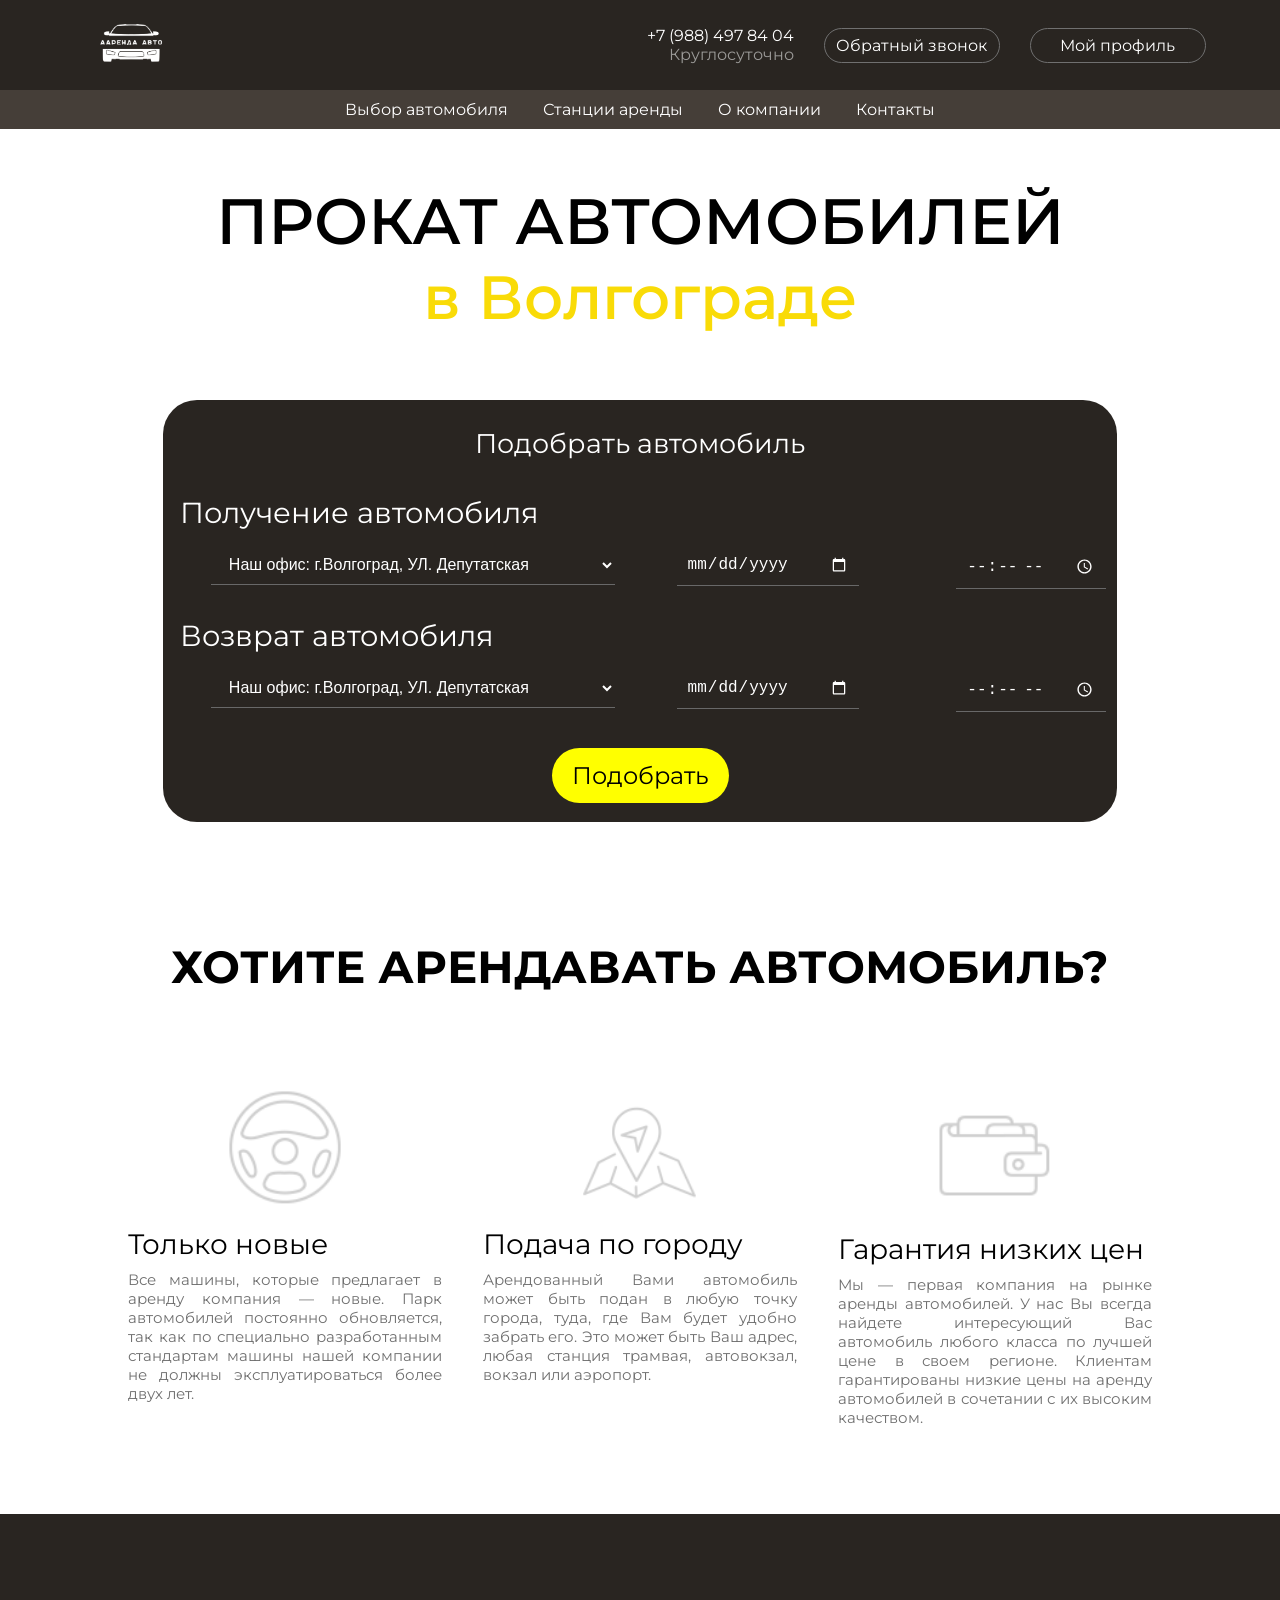
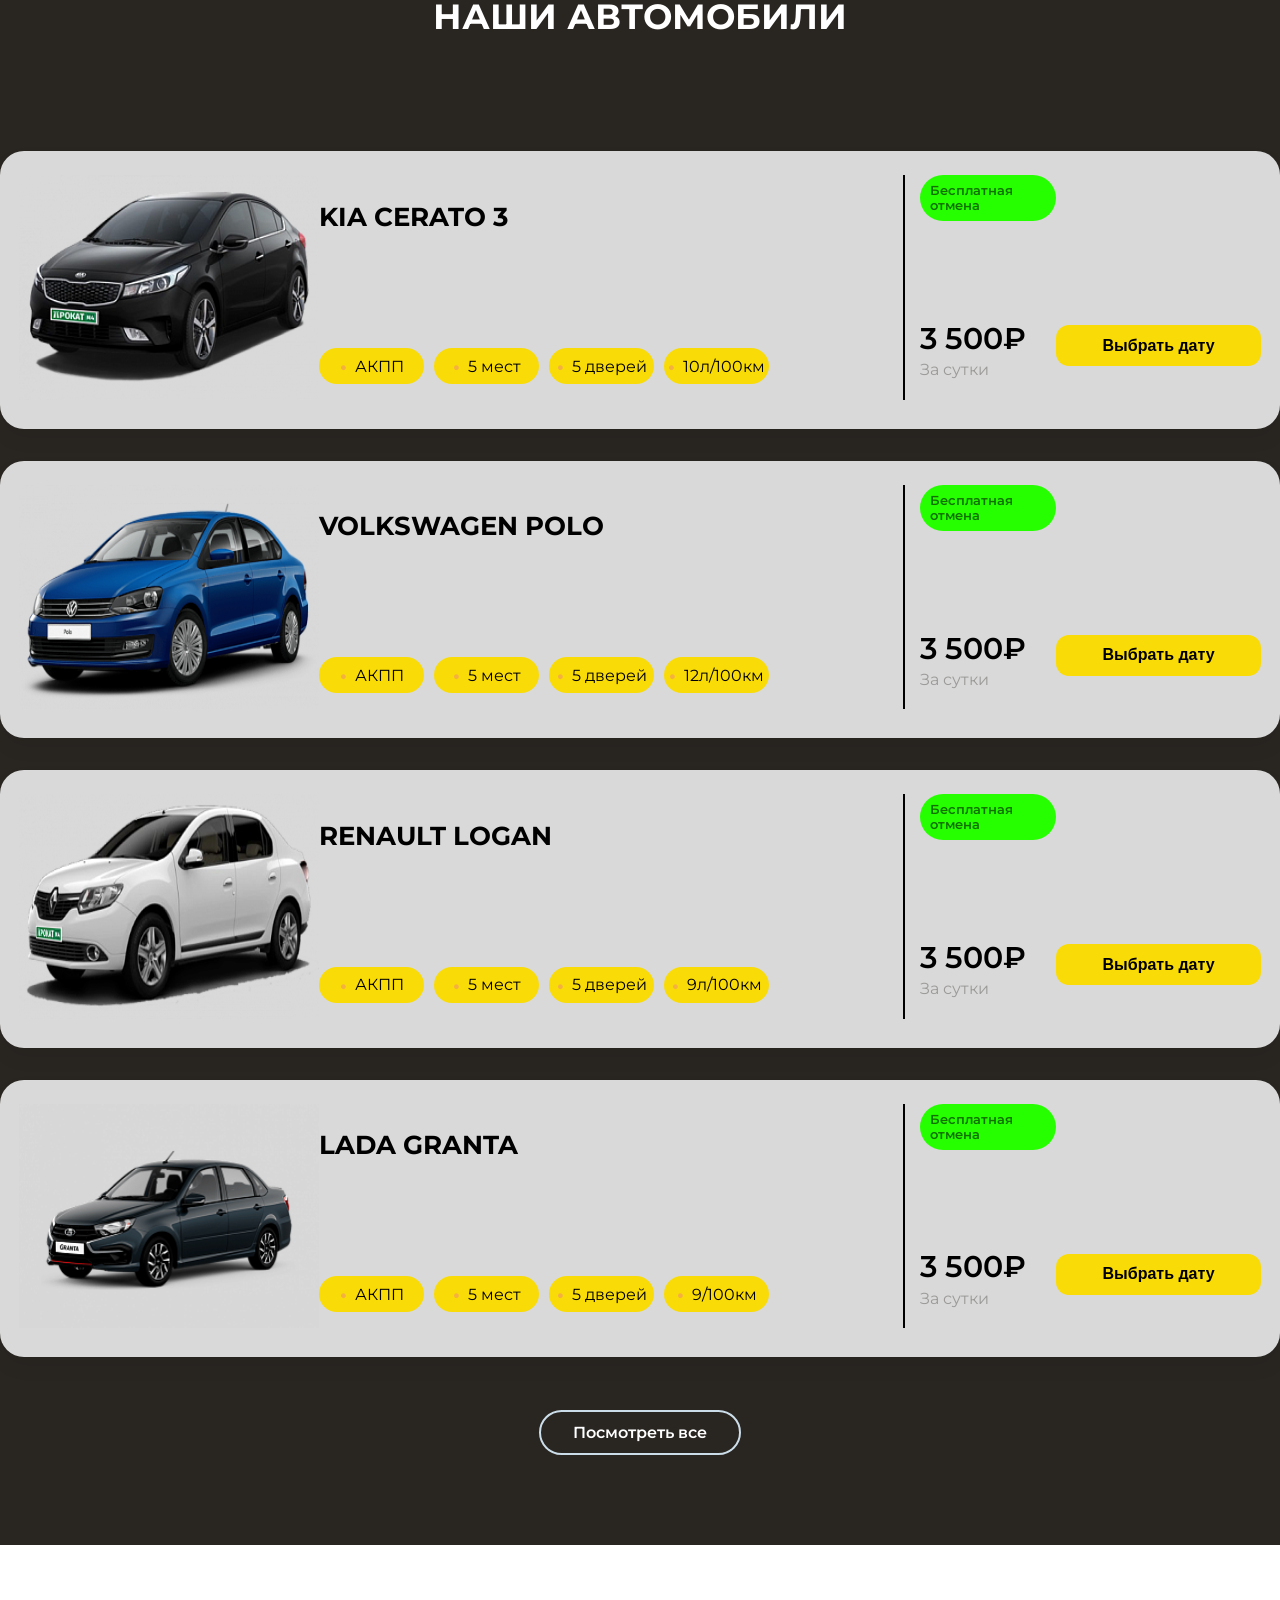
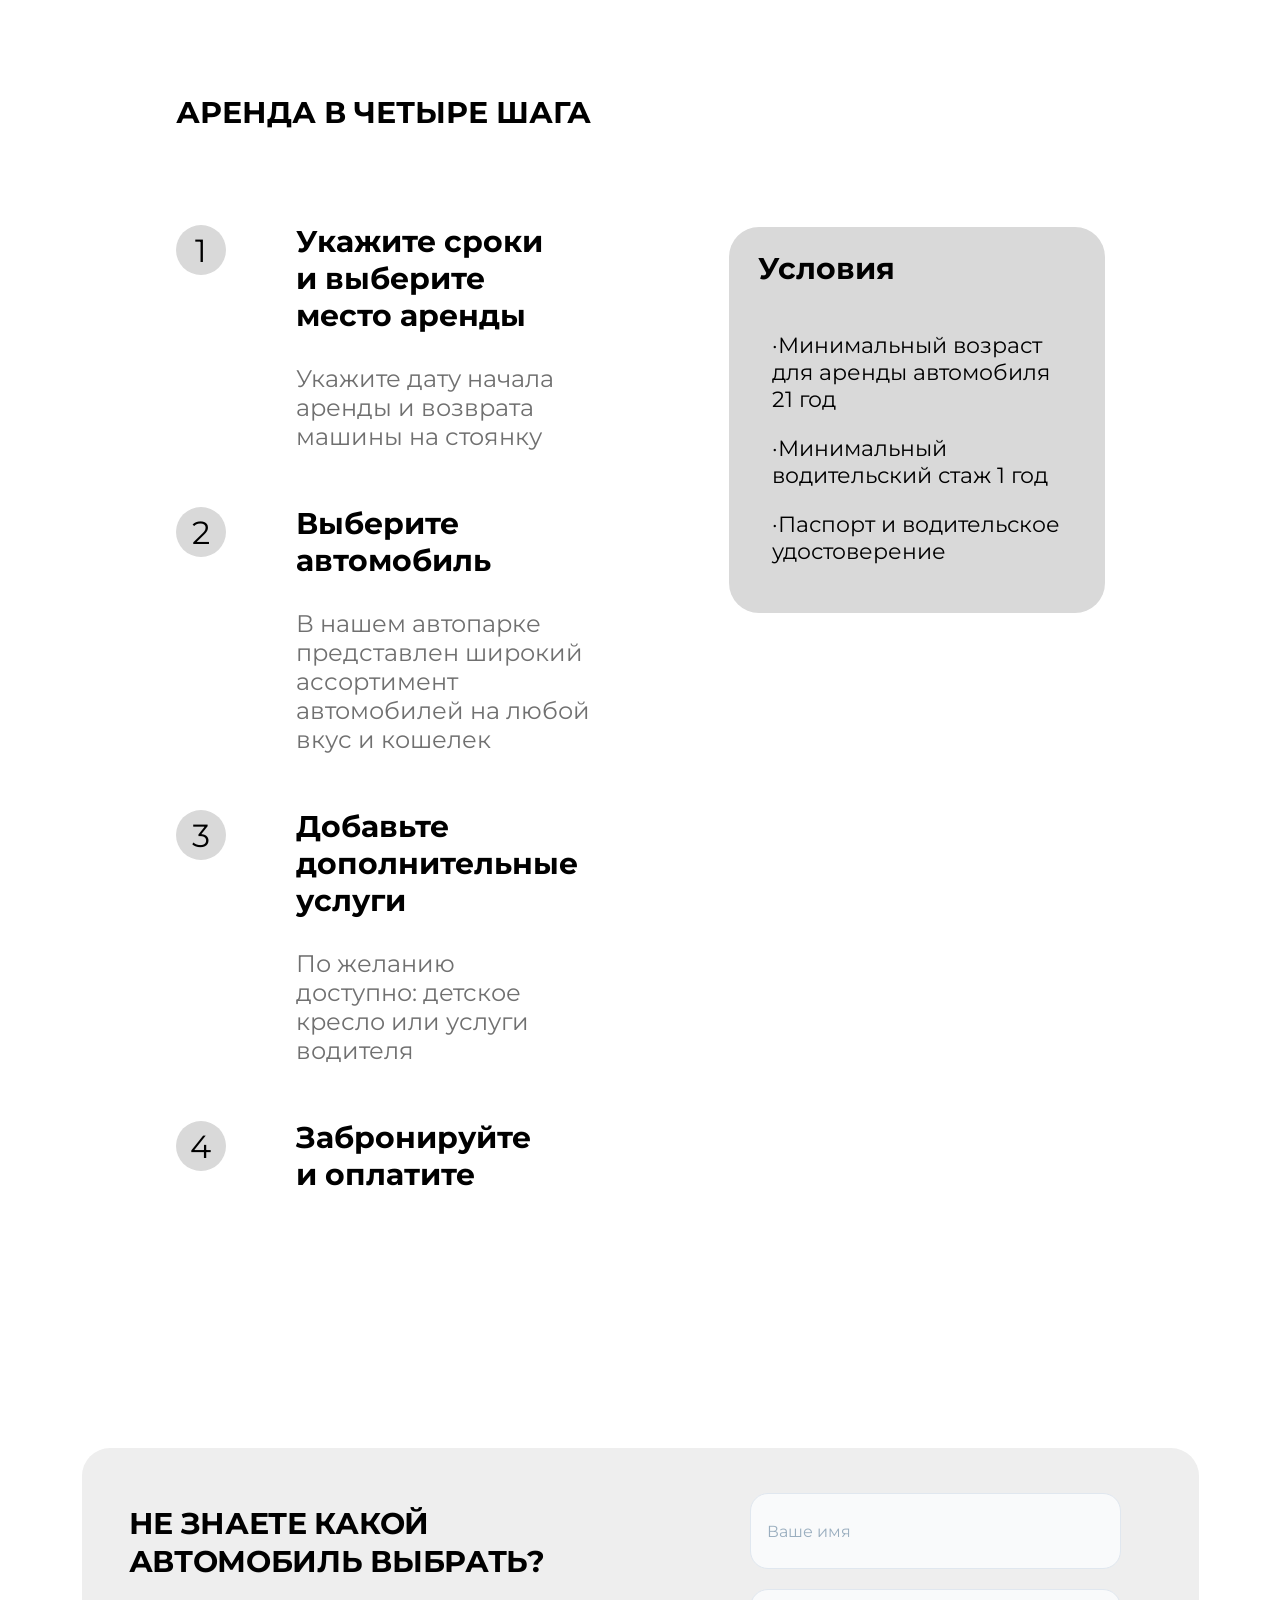
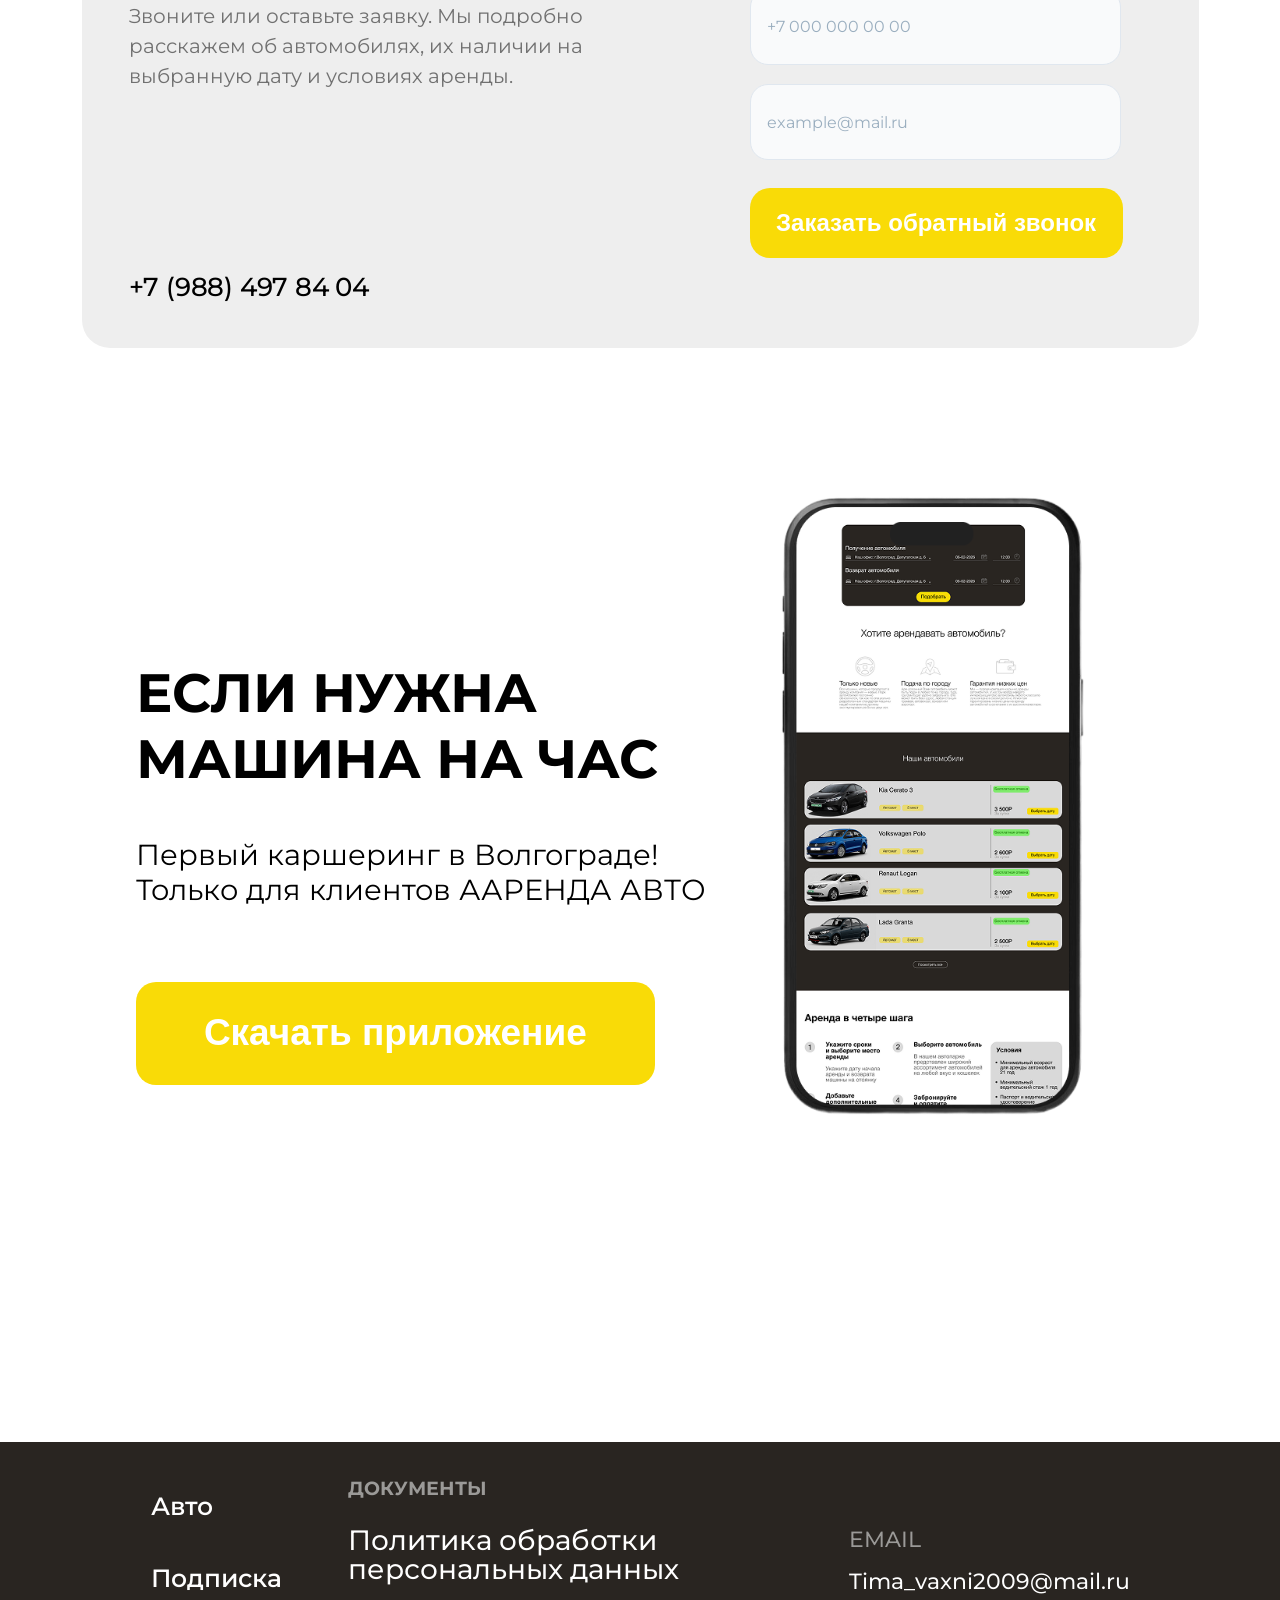
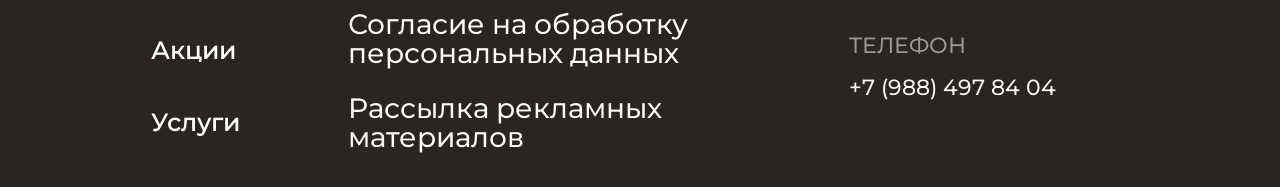
==== index.html @ 6a622d20 "Add files via upload" ====
<!DOCTYPE html>
<html lang="ru">

<head>
    <meta charset="UTF-8">
    <meta name="viewport" content="width=device-width, initial-scale=1.0">
    <meta name="description" content="Прокат и аренда автомобилей в Волгограде: новые машины, подача по городу, гарантия низких цен, круглосуточная поддержка.">
    <link rel="stylesheet" href="./css/style.css">
    <link rel="preconnect" href="https://fonts.googleapis.com">
    <link rel="preconnect" href="https://fonts.gstatic.com" crossorigin>
    <link href="https://fonts.googleapis.com/css2?family=Montserrat:ital,wght@0,100..900;1,100..900&display=swap" rel="stylesheet">
    <title>ААРЕНДА АВТО</title>
</head>

<body class="body">

    <!-- ==================== HEADER ==================== -->
    <header class="header">
        <div class="header-container container">
            <div class="header__inner">

                <div class="header__innerleft-right">
                    <div class="header__inner-left">
                        <div class="header__logo">
                            <a href="#" class="header__logoLink" aria-label="ААРЕНДА АВТО — на главную">
                                <img src="./png/Logo.png" alt="Логотип ААРЕНДА АВТО" class="header-logoImg" width="111">
                            </a>
                        </div>
                    </div>

                    <div class="header__inner-right">
                        <div class="header__inner-number">
                            <p class="header__number">+7 (988) 497 84 04</p>
                            <p class="header__numberr">Круглосуточно</p>
                        </div>
                        <div class="header__inner-backcall">
                            <a href="tel:+79884978404" class="header-backcall">Обратный звонок</a>
                        </div>
                        <div class="header__inner-profile">
                            <a href="/" class="header-profile">Мой профиль</a>
                        </div>
                    </div>
                </div>

                <nav class="header__inner-down" aria-label="Основная навигация">
                    <div class="header_down">
                        <a href="/" class="header_down-text">Выбор автомобиля</a>
                        <a href="/" class="header_down-text">Станции аренды</a>
                        <a href="/" class="header_down-text">О компании</a>
                        <a href="/" class="header_down-text">Контакты</a>
                    </div>
                </nav>

            </div>
        </div>
    </header>

    <!-- ==================== MAIN ==================== -->
    <main class="main">

        <!-- ===== HERO / Форма подбора ===== -->
        <section class="auto" aria-labelledby="hero-title">
            <div class="auto__inner">

                <div class="auto__inner-nadpis">
                    <h1 class="auto-nadpis" id="hero-title">Прокат автомобилей</h1>
                    <p class="auto-napis2">в Волгограде</p>
                </div>

                <form class="auto__inner-auto" action="#" method="get" aria-label="Подбор автомобиля">
                    <div class="auto-Title">
                        <p class="auto---Title">Подобрать автомобиль</p>
                    </div>

                    <div class="auto__inner-m">

                        <div class="auto-itemTitle">
                            <p class="auto--itemTitle">Получение автомобиля</p>
                        </div>
                        <div class="auto-item">
                            <div class="auto-itemPlace">
                                <select id="addressSelect" name="pickup-address" class="styled-select" aria-label="Место получения автомобиля">
                                    <option value="1">Наш офис: г.Волгоград, УЛ. Депутатская</option>
                                    <option value="2">Авто-Вокзал</option>
                                    <option value="3">Вокзал</option>
                                    <option value="4">Аэропорт</option>
                                </select>
                            </div>
                            <div class="itemDate">
                                <input type="date" id="pickup-date" name="pickup-date" class="input" aria-label="Дата получения">
                            </div>
                            <div class="itemTime">
                                <input type="time" id="pickup-time" name="pickup-time" class="input" aria-label="Время получения">
                            </div>
                        </div>

                        <div class="auto---itemTitle">
                            <div class="auto-itemTitle">
                                <p class="auto--itemTitle">Возврат автомобиля</p>
                            </div>
                            <div class="auto-item">
                                <div class="auto-itemPlace">
                                    <select id="addressSelec" name="return-address" class="styled-select" aria-label="Место возврата автомобиля">
                                    <option value="1">Наш офис: г.Волгоград, УЛ. Депутатская</option>
                                    <option value="2">Авто-Вокзал</option>
                                    <option value="3">Вокзал</option>
                                    <option value="4">Аэропорт</option>
                                    </select>
                                </div>
                                <div class="itemDate">
                                    <input type="date" id="return-date" name="return-date" class="input" aria-label="Дата возврата">
                                </div>
                                <div class="itemTime">
                                    <input type="time" id="return-time" name="return-time" class="input" aria-label="Время возврата">
                                </div>
                            </div>
                        </div>

                    </div>

                    <div class="auto-Select">
                        <a href="/" class="Itemselect">Подобрать</a>
                    </div>
                </form>

            </div>
        </section>

        <!-- ===== ПРЕИМУЩЕСТВА ===== -->
        <section class="arenda" aria-labelledby="arenda-title">
            <div class="arenda-inner">
                <div class="arenda-top">
                    <h2 class="arenda-topitem" id="arenda-title">Хотите арендавать автомобиль?</h2>
                </div>
                <div class="arenda-innerbottom">
                    <div class="arenda-bootom">

                        <article class="arenda1">
                            <div class="arenda1-top">
                                <img src="./png/Rul.png" alt="Иконка руля — только новые автомобили" class="arenda1-topimg">
                            </div>
                            <div class="arenda1-bottom">
                                <div class="arenda1-Item">
                                    <p class="arenda1-Iteme">Только новые</p>
                                </div>
                                <div class="arenda1-Itemtitle">
                                    <p class="arenda1-Itemetitle">Все машины, которые предлагает в аренду компания — новые. Парк автомобилей постоянно обновляется, так как по специально разработанным стандартам машины нашей компании не должны эксплуатироваться более двух лет.</p>
                                </div>
                            </div>
                        </article>

                        <article class="arenda2">
                            <div class="arenda1-top">
                                <img src="./png/Map.png" alt="Иконка карты — подача автомобиля по городу" class="arenda1-topimg">
                            </div>
                            <div class="arenda1-bottom">
                                <div class="arenda1-Item">
                                    <p class="arenda1-Iteme">Подача по городу</p>
                                </div>
                                <div class="arenda1-Itemtitle">
                                    <p class="arenda1-Itemetitle">Арендованный Вами автомобиль может быть подан в любую точку города, туда, где Вам будет удобно забрать его. Это может быть Ваш адрес, любая станция трамвая, автовокзал, вокзал или аэропорт.</p>
                                </div>
                            </div>
                        </article>

                        <article class="arenda3">
                            <div class="arenda1-top">
                                <img src="./png/Money.png" alt="Иконка кошелька — гарантия низких цен" class="arenda1-topimg">
                            </div>
                            <div class="arenda1-bottom">
                                <div class="arenda1-Item">
                                    <p class="arenda1-Iteme">Гарантия низких цен</p>
                                </div>
                                <div class="arenda1-Itemtitle">
                                    <p class="arenda1-Itemetitle">Мы — первая компания на рынке аренды автомобилей. У нас Вы всегда найдете интересующий Вас автомобиль любого класса по лучшей цене в своем регионе. Клиентам гарантированы низкие цены на аренду автомобилей в сочетании с их высоким качеством.</p>
                                </div>
                            </div>
                        </article>

                    </div>
                </div>
            </div>
        </section>

        <!-- ===== КАТАЛОГ АВТОМОБИЛЕЙ ===== -->
        <section class="car" aria-labelledby="cars-title">
            <div class="cars-section">
                <h2 class="section-title" id="cars-title">Наши автомобили</h2>

                <div class="cars-grid">

                    <article class="car-card">
                        <img src="./png/Car1.png" alt="Kia Cerato 3 — седан для аренды в Волгограде" class="carimg" loading="lazy">
                        <div class="cc">
                            <h3 class="car-name">Kia Cerato 3</h3>
                            <ul class="car-features">
                                <li class="c">АКПП</li>
                                <li class="c">5 мест</li>
                                <li class="c">5 дверей</li>
                                <li class="c">10л/100км</li>
                            </ul>
                        </div>
                        <div class="xx">
                            <div class="free-cancel">Бесплатная отмена</div>
                            <div class="x">
                                <div class="price">3 500₽</div>
                                <div class="price-per-day">За сутки</div>
                            </div>
                        </div>
                        <button type="button" class="choose-btn">Выбрать дату</button>
                    </article>

                    <article class="car-card">
                        <img src="./png/Car2.png" alt="Volkswagen Polo — седан для аренды в Волгограде" class="carimg" loading="lazy">
                        <div class="cc">
                            <h3 class="car-name">Volkswagen Polo</h3>
                            <ul class="car-features">
                                <li class="c">АКПП</li>
                                <li class="c">5 мест</li>
                                <li class="c">5 дверей</li>
                                <li class="c">12л/100км</li>
                            </ul>
                        </div>
                        <div class="xx">
                            <div class="free-cancel">Бесплатная отмена</div>
                            <div class="x">
                                <div class="price">3 500₽</div>
                                <div class="price-per-day">За сутки</div>
                            </div>
                        </div>
                        <button type="button" class="choose-btn">Выбрать дату</button>
                    </article>

                    <article class="car-card">
                        <img src="./png/Car3.png" alt="Renault Logan — седан для аренды в Волгограде" class="carimg" loading="lazy">
                        <div class="cc">
                            <h3 class="car-name">Renault Logan</h3>
                            <ul class="car-features">
                                <li class="c">АКПП</li>
                                <li class="c">5 мест</li>
                                <li class="c">5 дверей</li>
                                <li class="c">9л/100км</li>
                            </ul>
                        </div>
                        <div class="xx">
                            <div class="free-cancel">Бесплатная отмена</div>
                            <div class="x">
                                <div class="price">3 500₽</div>
                                <div class="price-per-day">За сутки</div>
                            </div>
                        </div>
                        <button type="button" class="choose-btn">Выбрать дату</button>
                    </article>

                    <article class="car-card">
                        <img src="./png/Car4.png" alt="Lada Granta — седан для аренды в Волгограде" class="carimg" loading="lazy">
                        <div class="cc">
                            <h3 class="car-name">Lada Granta</h3>
                            <ul class="car-features">
                                <li class="c">АКПП</li>
                                <li class="c">5 мест</li>
                                <li class="c">5 дверей</li>
                                <li class="c">9/100км</li>
                            </ul>
                        </div>
                        <div class="xx">
                            <div class="free-cancel">Бесплатная отмена</div>
                            <div class="x">
                                <div class="price">3 500₽</div>
                                <div class="price-per-day">За сутки</div>
                            </div>
                        </div>
                        <button type="button" class="choose-btn">Выбрать дату</button>
                    </article>

                    <div class="view-all-wrapper">
                        <a href="/" class="view-all">Посмотреть все</a>
                    </div>

                </div>
            </div>
        </section>

        <!-- ===== ЭТАПЫ АРЕНДЫ ===== -->
        <section class="ysl" aria-labelledby="ysl-title">
            <div class="ysl__inner">
                <div class="ysl-Title">
                    <h2 class="Titleeee" id="ysl-title">Аренда в четыре шага</h2>
                </div>

                <div class="ysl-itemTitle">
                    <div class="ysl-itemTitleLeft">

                        <div class="sss">

                            <article class="a">
                                <div class="aa">
                                    <p class="Titleee">1</p>
                                </div>
                                <div class="aaa">
                                    <div class="Title">
                                        <p class="Titlee">Укажите сроки и выберите место аренды</p>
                                    </div>
                                    <div class="ItemTitle">
                                        <p class="dddd">Укажите дату начала аренды и возврата машины на стоянку</p>
                                    </div>
                                </div>
                            </article>

                            <article class="s">
                                <div class="sa">
                                    <p class="Titleee">2</p>
                                </div>
                                <div class="saa">
                                    <div class="Title">
                                        <p class="Titlee">Выберите автомобиль</p>
                                    </div>
                                    <div class="ItemTitle">
                                        <p class="dddd">В нашем автопарке представлен широкий ассортимент автомобилей на любой вкус и кошелек</p>
                                    </div>
                                </div>
                            </article>

                        </div>

                        <div class="ddd">

                            <article class="d">
                                <div class="da">
                                    <p class="Titleee">3</p>
                                </div>
                                <div class="daa">
                                    <div class="Title">
                                        <p class="Titlee">Добавьте дополнительные услуги</p>
                                    </div>
                                    <div class="ItemTitle">
                                        <p class="dddd">По желанию доступно: детское кресло или услуги водителя</p>
                                    </div>
                                </div>
                            </article>

                            <article class="f">
                                <div class="fa">
                                    <p class="Titleee">4</p>
                                </div>
                                <div class="faa">
                                    <div class="Title">
                                        <p class="Titlee">Забронируйте и оплатите</p>
                                    </div>
                                </div>
                            </article>

                        </div>

                    </div>

                    <aside class="r" aria-label="Условия аренды">
                        <div class="ysl-itemTitleRight">
                            <div class="ysl-itemTitleRightTitle">
                                <p class="g">Условия</p>
                            </div>
                            <div class="z">
                                <div class="ysl-itemTitleRightItemTitle">
                                    <p class="gg">·Минимальный возраст для аренды автомобиля 21 год</p>
                                    <p class="gg">·Минимальный водительский стаж 1 год</p>
                                    <p class="gg">·Паспорт и водительское удостоверение</p>
                                </div>
                            </div>
                        </div>
                    </aside>

                </div>
            </div>
        </section>

        <!-- ===== ОБРАТНЫЙ ЗВОНОК ===== -->
        <section class="backcall" aria-labelledby="callback-title">
            <div class="callback-section">

                <div class="callbackLeft">
                    <h2 class="callback-title" id="callback-title">Не знаете какой автомобиль выбрать?</h2>
                    <p class="callback-desc">
                        Звоните или оставьте заявку. Мы подробно расскажем об автомобилях, их наличии на выбранную дату и условиях аренды.
                    </p>
                    <a href="tel:+79884978404" class="callback-phone">+7 (988) 497 84 04</a>
                </div>

                <div class="form-Right">
                    <form class="callback-form" action="#" method="post">
                        <div class="form-field">
                            <input type="text" id="name" name="name" placeholder="Ваше имя" required aria-label="Ваше имя">
                        </div>
                        <div class="form-field">
                            <input type="tel" id="phone" name="phone" placeholder="+7 000 000 00 00" required aria-label="Телефон">
                        </div>
                        <div class="form-field">
                            <input type="email" id="email" name="email" placeholder="example@mail.ru" required aria-label="Email">
                        </div>
                        <button type="submit" class="callback-btn">Заказать обратный звонок</button>
                    </form>
                </div>

            </div>
        </section>

        <!-- ===== КАРШЕРИНГ ===== -->
        <section class="Lend" aria-labelledby="lend-title">
            <div class="Lend-Inner">
                <div class="TitleLend">
                    <h2 class="lendTitlee" id="lend-title">Если нужна машина на час</h2>
                </div>
                <div class="ItemTitleLend">
                    <p class="LendItemm">Первый каршеринг в Волгограде!<br>Только для клиентов ААРЕНДА АВТО</p>
                </div>
                <div class="BottomLend">
                    <button type="button" class="LendBottom">Скачать приложение</button>
                </div>
            </div>
            <div class="LendPix">
                <img src="./png/Group 5.png" alt="Экран приложения каршеринга ААРЕНДА АВТО" class="Lendimg" loading="lazy">
            </div>
        </section>

    </main>

    <!-- ==================== FOOTER ==================== -->
    <footer class="footer">
        <div class="footer-container container">
            <nav aria-label="Навигация в подвале">
                <ul class="footer-navbar">

                    <li class="footer-itemAuto">
                        <a href="/" class="footer-itemLink2">Авто</a>
                        <a href="/" class="footer-itemLink2">Подписка</a>
                        <a href="/" class="footer-itemLink2">Акции</a>
                        <a href="/" class="footer-itemLink2">Услуги</a>
                    </li>

                    <li class="footer-itemDocuments">
                        <h3 class="footer-itemTitle">Документы</h3>
                        <a href="/" class="footer-itemLink1">Политика обработки персональных данных</a>
                        <a href="/" class="footer-itemLink1">Согласие на обработку персональных данных</a>
                        <a href="/" class="footer-itemLink1">Рассылка рекламных материалов</a>
                    </li>

                    <li class="footer-itemMail-Phone">
                        <p class="footer-email">EMAIL <br><a href="mailto:Tima_vaxni2009@mail.ru" class="footer-emailLink">Tima_vaxni2009@mail.ru</a></p>
                        <p class="footer-phone">ТЕЛЕФОН <br><a href="tel:+79884978404" class="footer-phoneLink">+7 (988) 497 84 04</a></p>
                    </li>

                </ul>
            </nav>
        </div>
    </footer>

</body>
</html>
---- css/style.css ----
:root {
    --c-dark:        #292521;
    --c-dark-2:      #453E38;
    --c-yellow:      #F9DB07;
    --c-white:       #ffffff;
    --c-black:       #000000;
    --c-gray-700:    #707070;
    --c-gray-500:    #9B9A98;
    --c-gray-400:    #686868;
    --c-gray-300:    #D9D9D9;
    --c-gray-200:    #EEEEEE;
    --c-input-bg:    #f9fafb;
    --c-input-brd:   #e0e7ef;
    --c-text-dark:   #1e2a3e;
    --c-green:       #117000;
    --c-green-bg:    #26FF00;
    --c-link-hover:  #0066cc;
    --c-price-note:  #5e7e9e;

    --font-main: "Montserrat", sans-serif;

    --r-sm:   13px;
    --r-md:   18px;
    --r-lg:   20px;
    --r-xl:   28px;
    --r-2xl:  30px;
    --r-3xl:  34px;
    --r-pill: 51px;
    --r-round: 220px;

    --t-fast: 0.2s;
    --t-base: 0.5s;
}

* {
    padding: 0;
}

html {
    scroll-behavior: smooth;
    font-family: var(--font-main);
}

ul,
li {
    list-style: none;
}

h1, h2, h3, h4, h5, h6 {
    text-transform: uppercase;
}

a {
    text-decoration: none;
}

.body {
    margin: 0;
}

input[type="date"],
input[type="time"] {
    color: var(--c-white);
    border: 0;
    background-color: var(--c-dark);
    border-bottom: 1px solid var(--c-gray-400);
    padding: 10px;
    font-size: 1rem;
    width: 100%;
    cursor: pointer;
}

input[type="time"]::-webkit-calendar-picker-indicator,
input[type="date"]::-webkit-calendar-picker-indicator {
    filter: invert(1);
    cursor: pointer;
}

select {
    width: 116%;
    padding: 10px 14px;
    border: 0;
    border-bottom: 1px solid var(--c-gray-400);
    background-color: var(--c-dark);
    font-size: 1rem;
    cursor: pointer;
    color: var(--c-white);
}

.item-icon {
    font-size: 1.2rem;
    width: 24px;
    text-align: center;
}

/* ============================================================
   4. HEADER
   ============================================================ */
.header {
    max-width: 100%;
}

.header-logoImg {
    width: 111px;
}

.header__innerleft-right {
    display: flex;
    background-color: var(--c-dark);
    text-align: right;
    justify-content: space-around;
}

.header__inner-right {
    display: flex;
    align-items: center;
    gap: 30px;
    margin-left: 312px;
}

.header-backcall,
.header-profile {
    color: var(--c-white);
    box-sizing: border-box;
    display: flex;
    justify-content: center;
    align-items: center;
    width: 176px;
    height: 35px;
    border: 1px solid var(--c-gray-700);
    border-radius: 20px;
}

.header__number {
    color: var(--c-white);
    margin: 0;
}

.header__numberr {
    color: var(--c-gray-500);
    margin: 0;
}

.header__inner-down {
    justify-content: center;
    align-items: center;
    display: flex;
    height: 39px;
    background-color: var(--c-dark-2);
}

.header_down {
    display: flex;
    gap: 35px;
}

.header_down-text {
    color: var(--c-white);
}

/* ============================================================
   5. HERO — "Подобрать автомобиль"
   ============================================================ */
.auto {
    display: flex;
    justify-content: center;
}

.auto__inner-auto {
    border-radius: var(--r-3xl);
    width: 954px;
    height: 422px;
    display: inline-grid;
    margin-top: 66px;
    background-color: var(--c-dark);
}

.auto-nadpis {
    font-weight: 550;
    font-size: 64px;
    margin-bottom: 0;
    display: flex;
    justify-content: center;

}

.auto-napis2 {
    font-weight: 550;
    font-size: 61px;
    color: var(--c-yellow);
    margin: 0;
    display: flex;
    justify-content: center;
}

.auto-Title {
    justify-content: center;
    display: flex;
    height: 7px;
}

.auto__inner-m {
    margin-left: 17px;
    margin-bottom: -2px;
    margin-top: 41px;
}

.auto--Title {
    font-size: 27px;
    color: var(--c-white);
    margin-top: 0;
}

.auto---Title {
    font-size: 27px;
    color: var(--c-white);
}

.auto-itemTitle {
    font-size: 29px;
    color: var(--c-white);
    margin-top: 0;
}

.auto-Select {
    display: flex;
    justify-content: center;
    height: 56px;
    margin-top: 20px;
}

.Itemselect {
    font-size: 24px;
    align-items: center;
    display: flex;
    justify-content: center;
    color: var(--c-black);
    padding: 20px;
    background-color: yellow;
    width: 137px;
    border-radius: var(--r-3xl);
    height: 15px;
}

.auto-item {
    display: flex;
    gap: 56px;
    margin-top: -14px;
    justify-content: space-around;
}

/* ============================================================
   6. FEATURES — "Хотите арендавать автомобиль?"
   ============================================================ */
.arenda-inner {
    margin-top: 117px;
}

.arenda-topitem {
    justify-content: center;
    display: flex;
    font-size: 45px;
}

.arenda-innerbottom {
    margin-top: 96px;
}

.arenda-bootom {
    display: flex;
    gap: 41px;
    justify-content: center;
}

.arenda1-top {
    justify-content: center;
    display: flex;
}

.arenda1-topimg {
    width: 114px;
}

.arenda1-bottom {
    width: 314px;
}

.arenda1-Item {
    font-size: 28px;
}

.arenda1-Iteme {
    margin-bottom: -6px;
    margin-top: 21px;
}

.arenda1-Itemtitle {
    font-size: 15px;
}

.arenda1-Itemetitle {
    color: var(--c-gray-700);
    text-align: justify;
}

.arenda2 {
    margin-top: 13px;
}

/* ============================================================
   7. CATALOG — "Наши автомобили"
   ============================================================ */
.cars-section {
    max-width: 1300px;
    width: 100%;
    margin: 0 auto;
}

.car {
    height: 1631px;
    background-color: var(--c-dark);
    margin-top: 72px;
}

.section-title {
    font-size: 2.2rem;
    padding: 81px;
    color: var(--c-white);
    text-align: center;
}

.car-card {
    background: var(--c-gray-300);
    margin-top: 32px;
    border-radius: 1.5rem;
    display: flex;
    box-shadow: 0 10px 20px rgba(0, 0, 0, 0.05), 0 0 0 1px rgba(0, 0, 0, 0.02);
    padding: 1.5rem 1.2rem 1.8rem;
    transition: transform var(--t-fast), box-shadow var(--t-fast);
}

.car-card:hover {
    transform: translateY(-4px);
    box-shadow: 0 20px 30px -12px rgba(0, 0, 0, 0.1);
}

.car-name {
    font-size: 1.6rem;
    font-weight: 700;
    color: var(--c-black);
    margin-bottom: 1rem;
    width: 644px;
}

.c {
    background-color: var(--c-yellow);
}

.car-features {
    display: flex;
    gap: 10px;
    padding: 0;
    margin-top: 116px;
    align-items: flex-end;
}

.car-features li {
    display: flex;
    align-items: center;
    gap: 0.5rem;
    height: 36px;
    width: 105px;
    border-radius: var(--r-pill);
    justify-content: center;
}

.car-features li::before {
    content: "•";
    color: #f5b042;
    font-weight: bold;
    font-size: 1.2rem;
}

.free-cancel {
    font-weight: 600;
    color: var(--c-green);
    background: var(--c-green-bg);
    display: inline-block;
    padding: 8px 10px;
    border-radius: 30px;
    font-size: 0.8rem;
    margin-bottom: 0.8rem;
}

.price {
    font-size: 1.9rem;
    font-weight: 600;
    color: var(--c-black);
    width: 158px;
    margin: 0.5rem 0 0.2rem;
}

.price small {
    font-size: 0.9rem;
    font-weight: 500;
    color: var(--c-price-note);
}

.x {
    margin-top: 86px;
}

.price-per-day {
    color: var(--c-gray-500);
    margin-bottom: 1.2rem;
}

.xx {
    width: 11%;
    padding-left: 15px;
    height: auto;
    border-left: 2px solid black;
}

.cc {
    width: 47%;
}

.choose-btn {
    background: var(--c-yellow);
    color: var(--c-black);
    height: 41px;
    border: none;
    width: 226px;
    margin-top: 150px;
    font-size: 1rem;
    font-weight: 600;
    border-radius: var(--r-sm);
    cursor: pointer;
    transition: background var(--t-fast), transform 0.1s;
}

.view-all-wrapper {
    text-align: center;
    margin-top: 1rem;
}

.view-all {
    display: inline-block;
    font-size: 1rem;
    margin-top: 37px;
    font-weight: 600;
    color: var(--c-white);
    background: transparent;
    border: 2px solid #cbdde9;
    padding: 0.7rem 2rem;
    border-radius: 3rem;
}

.carimg {
    width: 300px;
}

/* ============================================================
   8. STEPS — "Аренда в четыре шага"
   ============================================================ */
.ysl {
    margin-top: 124px;
    justify-content: center;
    display: flex;
}

.ysl-Title {
    font-size: 20px;
}

.ysl-itemTitle {
    gap: 72px;
    display: flex;
}

.Titleee {
    border-radius: var(--r-round);
    height: 50px;
    width: 50px;
    font-size: 32px;
    background-color: var(--c-gray-300);
    display: flex;
    align-items: center;
    justify-content: center;
    transition: all var(--t-base);
}

.sss {
    margin-top: 37px;
}

.a {
    width: 391px;
    display: flex;
}

.aaa {
    margin-left: 70px;
    width: 304px;
}

.Title {
    font-size: 30px;
    font-weight: bold;
}

.s {
    display: flex;
    width: 481px;
}

.saa {
    margin-left: 70px;
    width: 304px;
}

.dddd {
    font-size: 24px;
    color: var(--c-gray-700);
}

.d {
    width: 398px;
    display: flex;
}

.daa {
    margin-left: 70px;
    width: 304px;
}

.f {
    width: 367px;
    display: flex;
}

.faa {
    margin-left: 70px;
    width: 304px;
}

.r {
    margin-top: 71px;
    border-radius: var(--r-2xl);
    width: 376px;
    height: 386px;
    background: var(--c-gray-300);
}

.ysl-itemTitleRightTitle {
    margin: -7px;
    font-size: 30px;
    margin-left: 29px;
    font-weight: bold;
}

.z {
    display: flex;
    justify-content: center;
}

.ysl-itemTitleRightItemTitle {
    font-size: 22px;
    width: 289px;
}

/* ============================================================
   9. CALLBACK — "Не знаете какой автомобиль выбрать?"
   ============================================================ */
.backcall {
    display: flex;
    justify-content: center;
}

.callback-section {
    display: flex;
    gap: 147px;
    height: 433px;
    margin-top: 225px;
    width: 1053px;
    background: var(--c-gray-200);
    border-radius: var(--r-xl);
    padding: 2rem 2rem 2.2rem;
    transition: all var(--t-fast);
}

.callbackLeft {
    width: 474px;
    margin-left: 15px;
}

.form-Right {
    margin-top: 13px;
}

.callback-title {
    font-size: 1.9rem;
    font-weight: 700;
    color: var(--c-black);
    line-height: 1.25;
    margin-bottom: 1rem;
    letter-spacing: -0.3px;
}

.callback-desc {
    font-size: 20px;
    color: var(--c-gray-700);
    line-height: 1.5;
    margin-bottom: 1.5rem;
}

.callback-phone {
    display: block;
    font-size: 1.6rem;
    font-weight: 500;
    color: var(--c-black);
    text-decoration: none;
    margin-top: 180px;
    letter-spacing: -0.2px;
}

.callback-phone:hover {
    color: var(--c-link-hover);
    text-decoration: underline;
}

.callback-form .form-field {
    margin-bottom: 1.2rem;
}

.callback-form input {
    width: 96%;
    height: 47px;
    padding: 0.85rem 1rem;
    font-size: 1rem;
    font-family: inherit;
    background: var(--c-input-bg);
    border: 1px solid var(--c-input-brd);
    border-radius: var(--r-md);
    transition: var(--t-fast);
    color: var(--c-text-dark);
}

.callback-form input:focus {
    outline: none;
    border-color: #0077ff;
    background: var(--c-white);
    box-shadow: 0 0 0 3px rgba(0, 119, 255, 0.1);
}

.callback-form input::placeholder {
    color: #9aaebf;
    font-weight: 400;
}

.callback-btn {
    width: 106%;
    height: 70px;
    margin-top: 9px;
    background: var(--c-yellow);
    border: none;
    padding: 0.9rem 1rem;
    font-size: 24px;
    font-weight: 600;
    color: var(--c-white);
    border-radius: var(--r-lg);
    cursor: pointer;
}

/* ============================================================
   10. LEND — "Если нужна машина на час"
   ============================================================ */
.Lend {
    display: flex;
    margin-top: 110px;
    justify-content: center;
    align-items: center;
}

.Lend-Inner {
    width: 570px;
}

.TitleLend {
    font-size: 36px;
}

.ItemTitleLend {
    font-size: 29px;
}

.LendBottom {
    width: 91%;
    height: 103px;
    margin-top: 46px;
    background: var(--c-yellow);
    border: none;
    padding: 0.9rem 1rem;
    font-size: 37px;
    font-weight: 600;
    color: var(--c-white);
    border-radius: var(--r-lg);
    cursor: pointer;
}

.Lendimg {
    width: 438px;
}

/* ============================================================
   11. FOOTER
   ============================================================ */
footer {
    max-width: 100%;
}

.footer-navbar {
    display: flex;
    margin-top: 200px;
    align-items: center;
    height: 345px;
    background-color: var(--c-dark);
    justify-content: center;
    gap: 66px;
    margin-bottom: 0px;
}

.footer-itemAuto {
    display: grid;
    gap: 42px;
}

.footer-itemDocuments {
    display: grid;
    gap: 26px;
}

.footer-itemLink2 {
    color: var(--c-white);
    font-style: normal;
    font-weight: 550;
    font-size: 25px;
}

.footer-itemTitle {
    color: var(--c-gray-500);
    margin: 0;
}

.footer-itemLink1 {
    width: 435px;
    font-weight: 470;
    font-size: 28px;
    line-height: 29px;
    color: var(--c-white);
}

.footer-email,
.footer-phone {
    color: var(--c-gray-500);
    font-weight: 470;
    font-size: 22px;
    line-height: 42px;
}

.footer-emailLink,
.footer-phoneLink {
    color: var(--c-white);
}

/* ============================================================
   12. RESPONSIVE — 1024px
   ============================================================ */
@media (max-width: 1024px) {
    /* --- Header --- */
    .header__inner-number {
        width: 152px;
    }

    .header__inner-right {
        display: flex;
        align-items: center;
        gap: 47px;
        margin-left: -81px;
    }

    .header-backcall,
    .header-profile {
        width: 133%;
        font-size: 13px;
        height: 34px;
    }

    .header__number,
    .header__numberr {
        font-size: 14px;
    }

    /* --- Hero --- */
    .auto__inner-auto {
        width: 100%;
    }

    .auto-nadpis {
        font-size: 46px;
    }

    .auto-nadpis2 {
        font-weight: 550;
        font-size: 48px;
        margin-bottom: 0;
        display: flex;
        justify-content: center;
    }

    .auto-itemTitle {
        font-size: 23px;
    }

    .Itemselect {
        font-size: 20px;
        width: 21%;
        height: 21%;
    }

    .auto-item {
        gap: 0;
        align-items: center;
    }

    /* --- Form controls --- */
    select {
        width: 96%;
        font-size: 13px;
    }

    input[type="date"] {
        font-size: 13px;
        width: 72%;
    }

    input[type="time"] {
        font-size: 13px;
        width: 74%;
    }

    /* --- Features --- */
    .arenda-topitem {
        font-size: 27px;
    }

    .arenda1-topimg {
        width: 31%;
    }

    .arenda1-bottom {
        width: 166px;
    }

    .arenda1-Item {
        font-size: 23px;
    }

    .arenda1-Iteme {
        margin-bottom: -6px;
        font-size: 17px;
        margin-top: 21px;
    }

    .arenda1-Itemtitle {
        font-size: 11px;
    }

    .arenda-bootom {
        gap: 50px;
    }

    /* --- Catalog --- */
    .cars-grid {
        justify-content: center;
        grid-template-columns: repeat(2, 1fr);
        display: grid;
        margin-left: 11%;
    }

    .car-card {
        flex-direction: column;
        width: 72%;
        margin-left: 0;
    }

    .car-name {
        width: 169px;
    }

    .carimg {
        width: 100%;
    }

    .car-features {
        display: inline-grid;
        gap: 13px;
        margin-top: 0;
    }

    .car-features li {
        height: 25px;
        font-size: 15px;
        width: 153%;
    }

    .xx {
        padding-top: 32px;
        width: 100%;
        border-top: 2px solid black;
        border-left: 0;
        padding-left: 0;
    }

    .x {
        margin-top: 0;
    }

    .choose-btn {
        width: 100%;
        margin-top: 0;
        font-size: 21px;
    }

    .view-all-wrapper {
        margin-left: 82%;
        justify-content: center;
        display: flex;
    }

    .car {
        height: 100%;
        padding-bottom: 99px;
    }

    /* --- Steps --- */
    p.Titlee {
        font-size: 23px;
    }

    .Title {
        font-size: 24px;
    }

    .dddd {
        font-size: 17px;
    }

    .ysl-Title {
        font-size: 19px;
    }

    .ysl__inner {
        margin-left: 13px;
    }

    .ysl-itemTitle {
        display: flex;
        gap: 0;
    }

    .ysl-itemTitleRightTitle {
        font-size: 27px;
        margin-left: 53px;
    }

    .ysl-itemTitleRightItemTitle {
        width: 192px;
    }

    .a,
    .d,
    .f {
        width: 317px;
    }

    .aaa,
    .saa,
    .daa,
    .faa {
        margin-left: 45px;
        width: 62%;
    }

    .r {
        margin-left: 0;
        margin-top: 71px;
        width: 231px;
        height: 397px;
    }

    .Titleee {
        height: 40px;
        width: 40px;
        font-size: 22px;
    }

    p.gg {
        font-size: 18px;
    }

    /* --- Callback --- */
    .callback-section {
        height: 335px;
        width: 81%;
        gap: 0;
    }

    form.callback-form {
        width: 89%;
    }

    .callback-title {
        font-size: 29px;
    }

    .callback-desc {
        font-size: 18px;
    }

    .callback-phone {
        font-size: 20px;
        margin-top: 61px;
    }

    .callback-form input {
        width: 103%;
        height: 26px;
    }

    .callback-btn {
        width: 118%;
        height: 56px;
        margin-top: 38px;
        font-size: 16px;
    }

    /* --- Lend --- */
    .ItemTitleLend {
        font-size: 23px;
    }

    .TitleLend {
        font-size: 31px;
    }

    .LendBottom {
        width: 84%;
        height: 94px;
        font-size: 22px;
    }

    .Lend-Inner {
        width: 464px;
    }

    .Lendimg {
        width: 399px;
    }

    .Lend {
        margin-left: 49px;
    }

    g {
        width: 284px;
    }

    /* --- Footer --- */
    .footer-navbar {
        gap: 56px;
    }

    .footer-itemLink2 {
        font-size: 21px;
    }

    .footer-itemLink1 {
        width: 100%;
        font-size: 18px;
    }

    .footer-itemTitle {
        width: 60%;
    }

    .footer-itemDocuments {
        gap: 16px;
        width: 34%;
    }

    .footer-email,
    .footer-phone {
        font-size: 18px;
    }

    .footer-emailLink {
        font-size: 18px;
        width: 100%;
        display: flex;
    }

    .footer-phoneLink {
        font-size: 19px;
    }

    .footer-itemAuto {
        gap: 31px;
    }
}

/* ============================================================
   13. RESPONSIVE — 750px
   ============================================================ */
@media (max-width: 750px) {
    /* --- Header --- */
    .header_down-text {
        color: var(--c-white);
        font-size: 10px;
    }

    .header__number,
    .header__numberr {
        font-size: 11px;
    }

    .header-backcall,
    .header-profile {
        width: 122%;
        font-size: 10px;
    }

    .header__inner-right {
        gap: 23px;
        margin-left: -90px;
    }

    a.header__logoLink {
        width: 72px;
        height: 59px;
        display: flex;
    }

    /* --- Hero --- */
    .auto-nadpis {
        font-size: 26px;
    }

    .auto-napis2 {
        font-size: 31px;
    }

    /* --- Features --- */
    .arenda-topitem {
        font-size: 17px;
    }

    .arenda-bootom {
        gap: 16px;
        padding-inline: 30px;
    }

    .arenda1,
    .arenda2,
    .arenda3 {
        width: 110%;
    }

    .arenda1-top {
        width: 100%;
    }

    .arenda1-topimg {
        width: 21%;
    }

    .arenda1-bottom {
        width: 100%;
    }

    .arenda1-Iteme {
        font-size: 11px;
    }

    .arenda1-Itemetitle {
        font-size: 8px;
    }

    /* --- Catalog --- */
    .cars-grid {
        margin-left: 4%;
    }

    /* --- Steps --- */
    .ysl-Title {
        font-size: 11px;
    }

    .ysl-itemTitleLeft {
        width: 65%;
    }

    .ysl__inner {
        width: 100%;
    }

    .ysl-itemTitleRightTitle {
        font-size: 16px;
        margin-left: 19%;
    }

    .ysl-itemTitleRightItemTitle {
        width: 100%;
    }

    .a,
    .s,
    .d,
    .f {
        justify-content: center;
        width: 100%;
    }

    .aaa,
    .saa,
    .daa,
    .faa {
        margin-left: 23px;
        width: 45%;
    }

    .Titleee {
        height: 30px;
        width: 30px;
        font-size: 17px;
    }

    .Title {
        font-size: 24px;
    }

    p.Titlee {
        font-size: 15px;
    }

    .dddd {
        font-size: 13px;
    }

    p.gg {
        font-size: 12px;
    }

    .r {
        margin-left: 0;
        margin-top: 71px;
        width: 28%;
        height: 267px;
    }

    /* --- Callback --- */
    .callback-section {
        height: 100%;
        width: 85%;
        gap: 0;
    }

    .callback-title {
        font-size: 19px;
    }

    .callback-desc {
        font-size: 15px;
    }

    .callback-phone {
        font-size: 20px;
        margin-top: 121px;
    }

    .callback-form input {
        width: 103%;
        height: 26px;
        font-size: 14px;
    }

    .callback-btn {
        width: 118%;
        height: 56px;
        font-size: 11px;
    }

    /* --- Lend --- */
    h2.lendTitlee {
        font-size: 18px;
    }

    p.LendItemm {
        font-size: 15px;
    }

    .Lendimg {
        width: 229px;
    }

    .LendBottom {
        width: 84%;
        height: 74px;
        font-size: 16px;
    }

    /* --- Footer --- */
    .footer-navbar {
        gap: 10%;
    }

    .footer-itemLink1 {
        width: 100%;
        font-size: 10px;
        line-height: 1.6;
    }

    .footer-itemLink2 {
        font-size: 11px;
    }

    .footer-emailLink {
        font-size: 9px;
        width: 100%;
        display: flex;
    }

    .footer-phoneLink {
        font-size: 12px;
    }
}
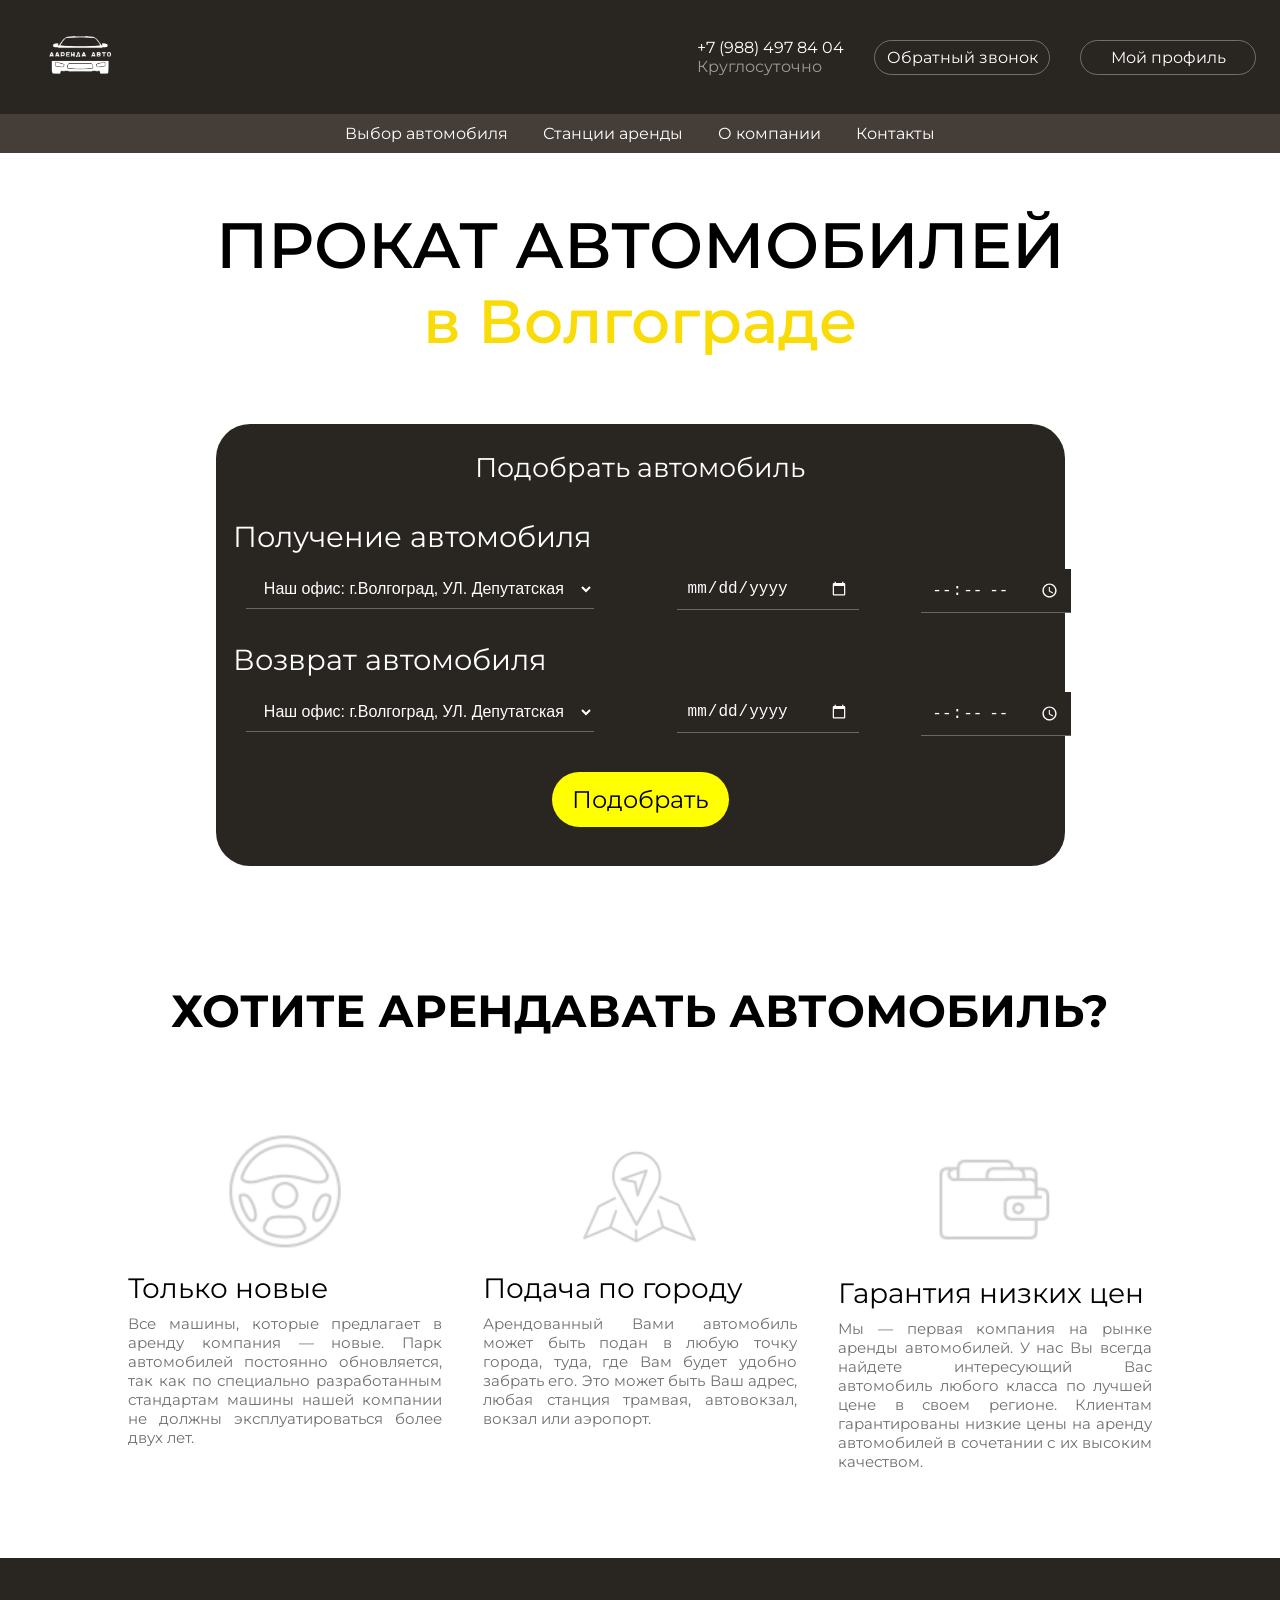
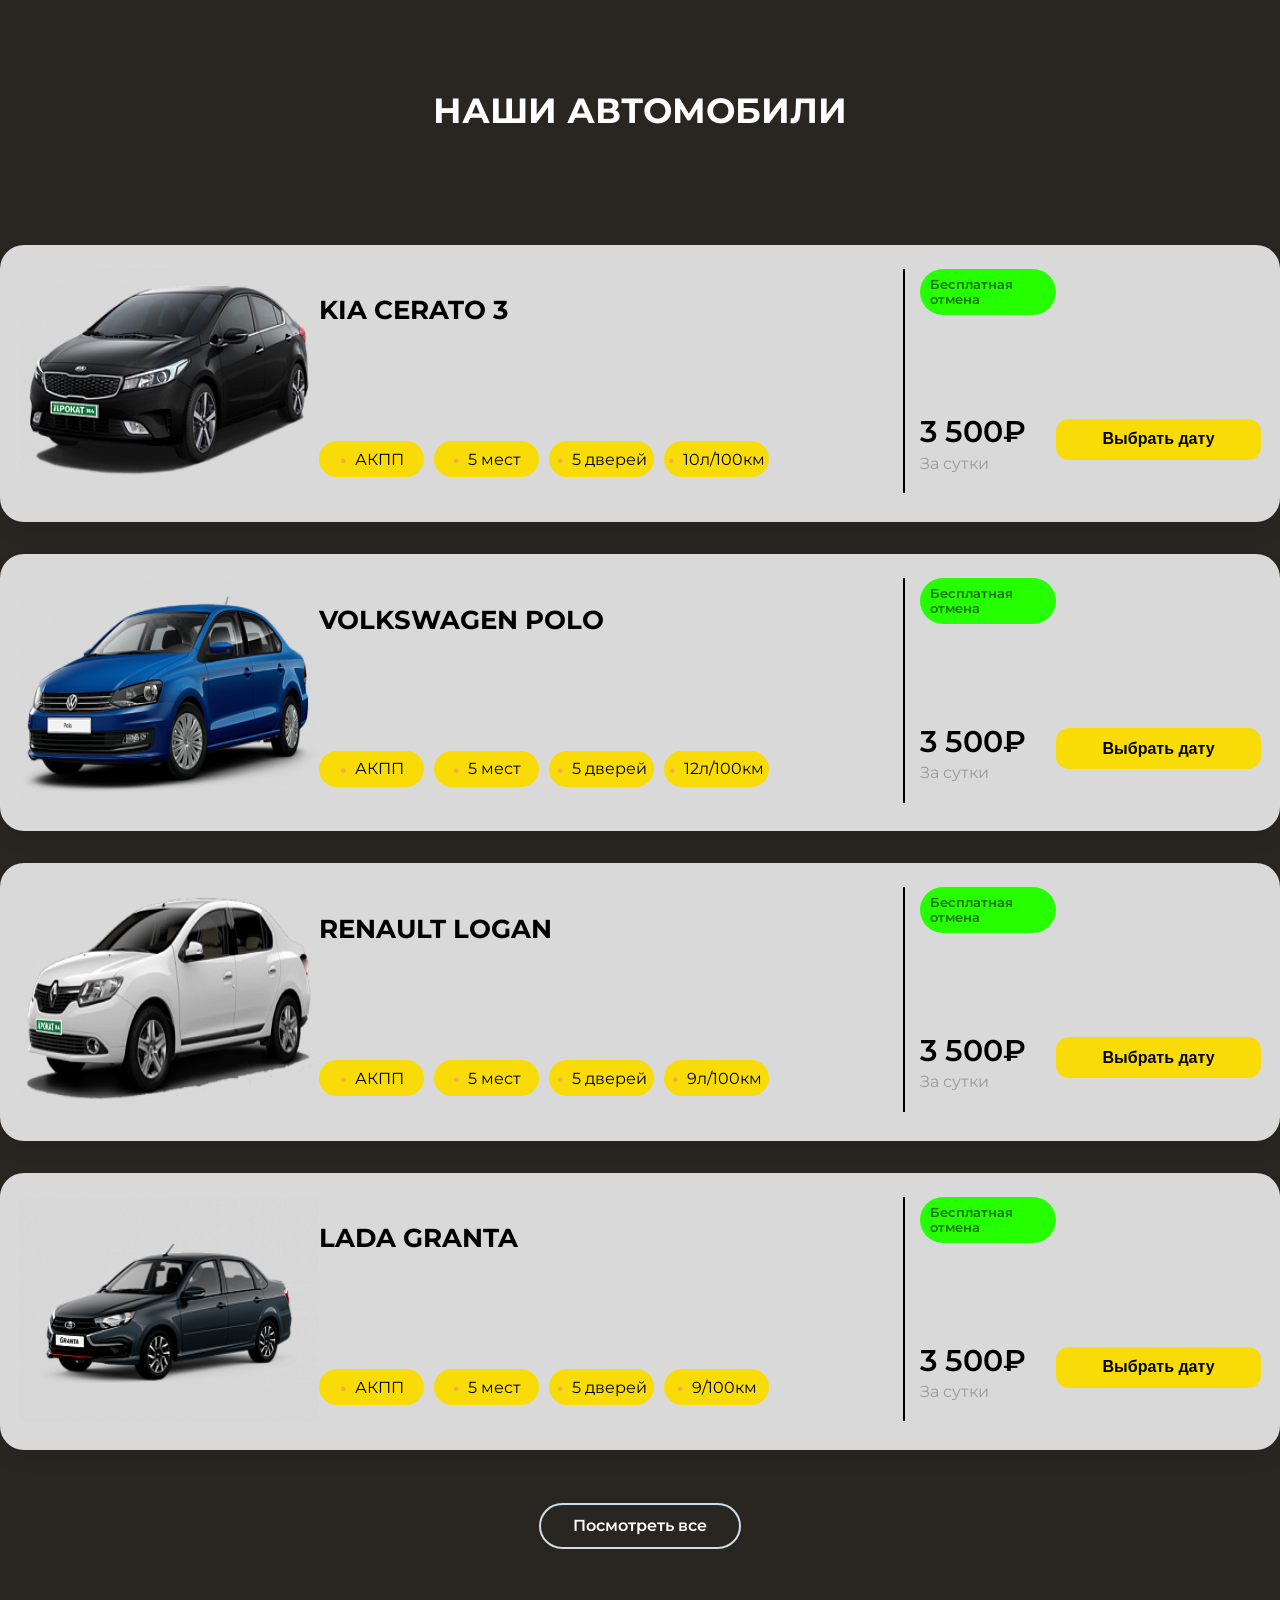
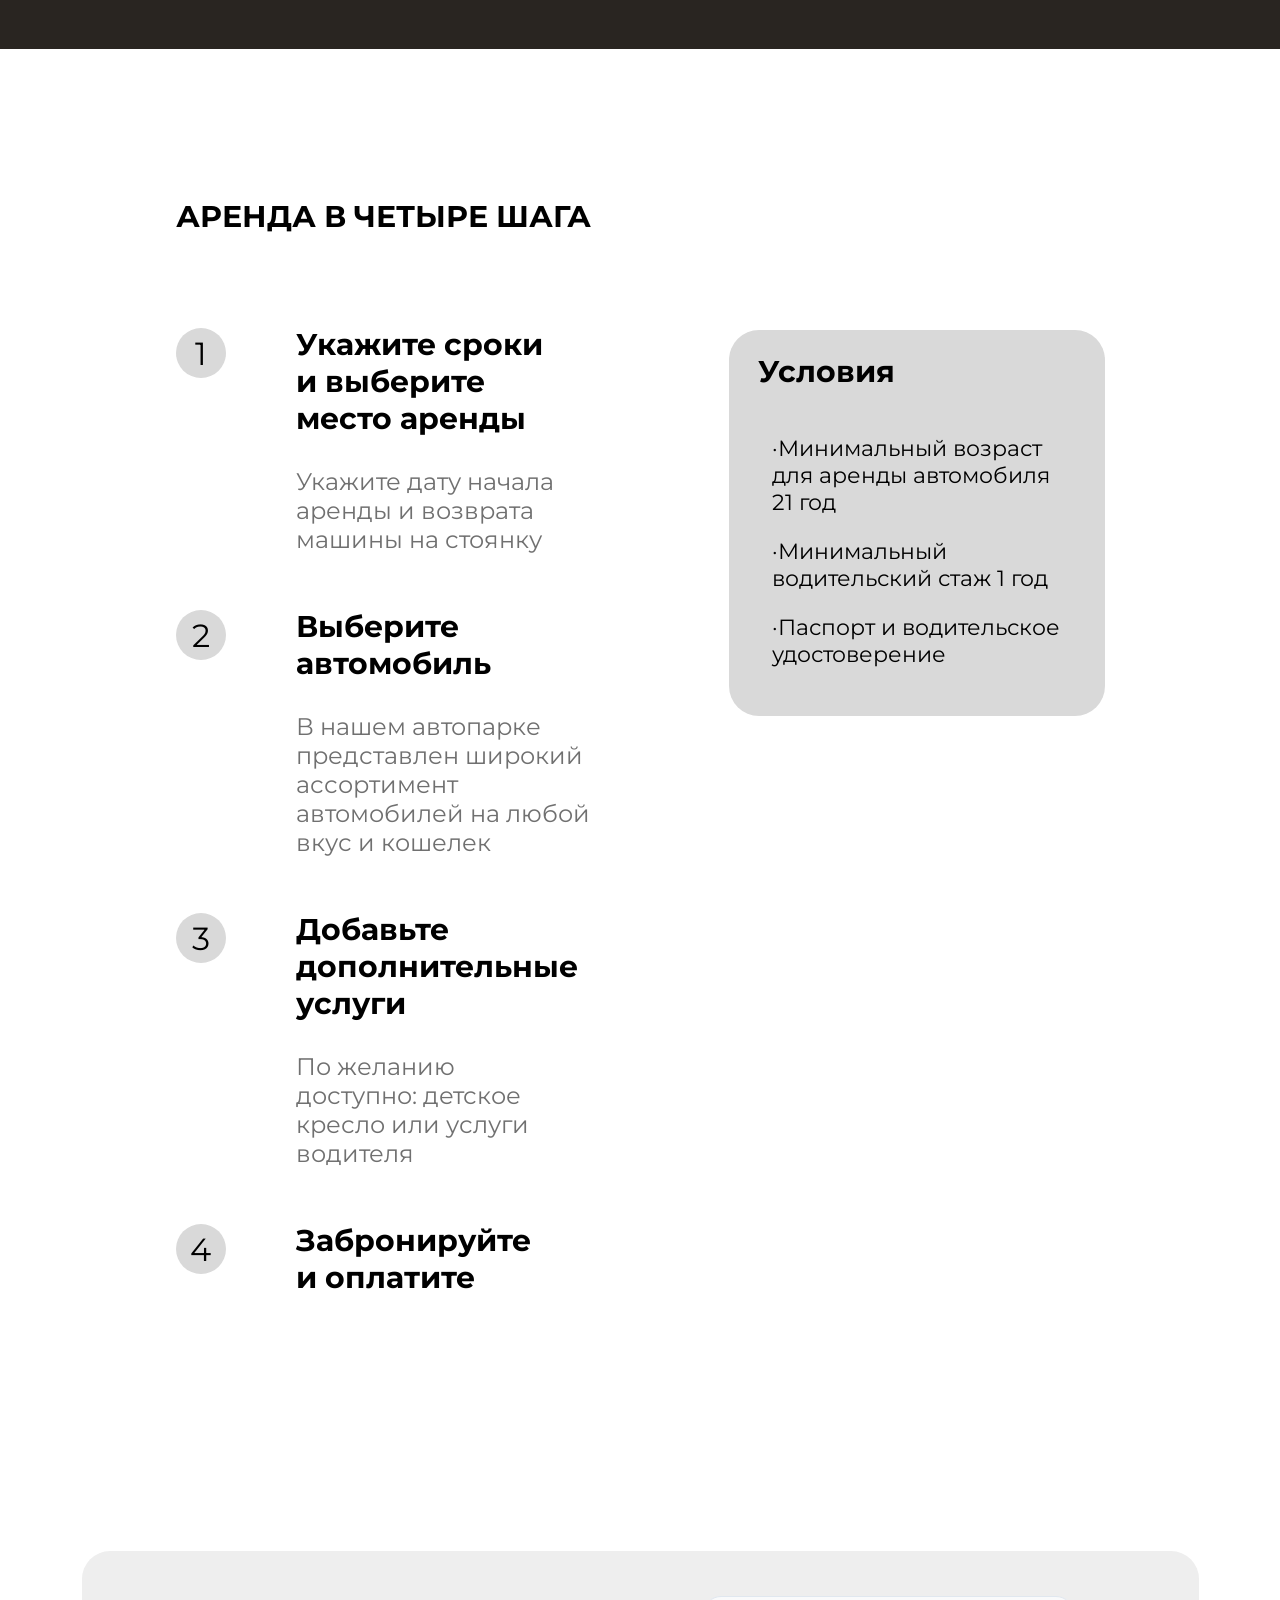
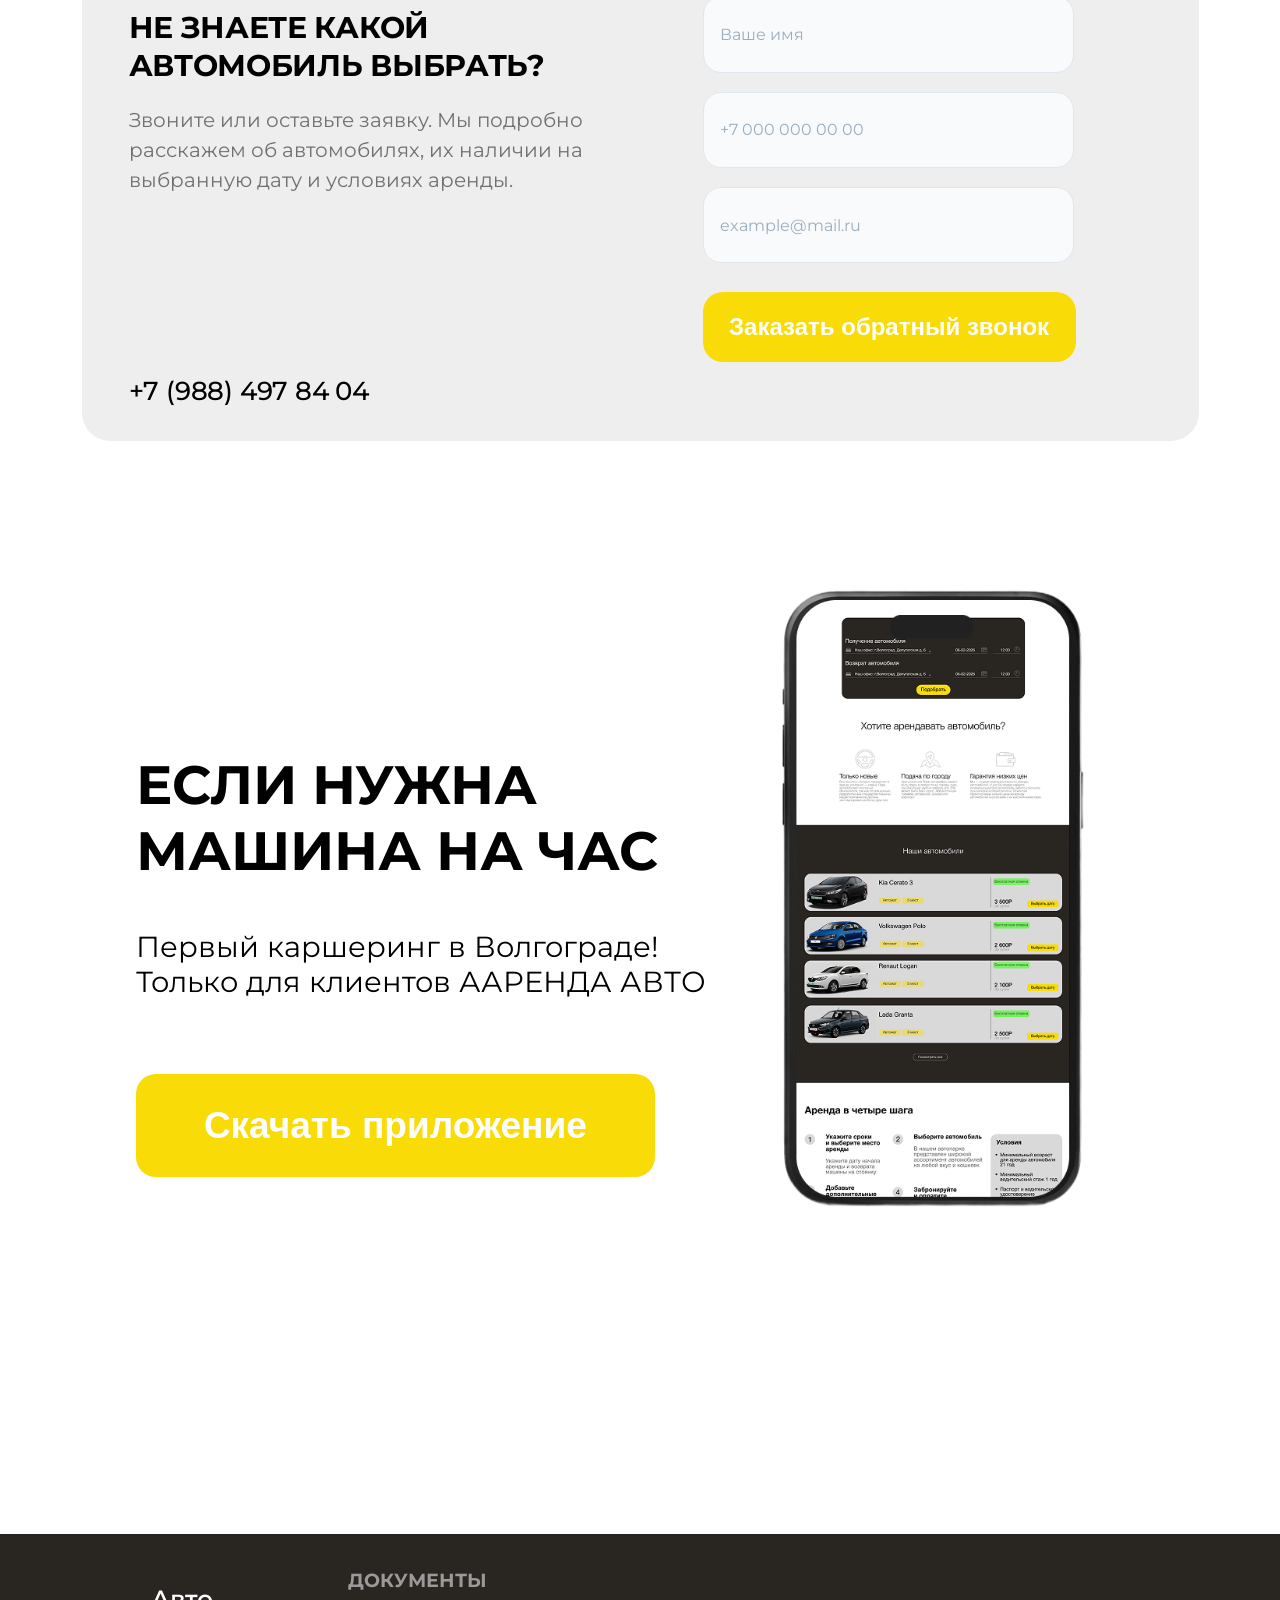
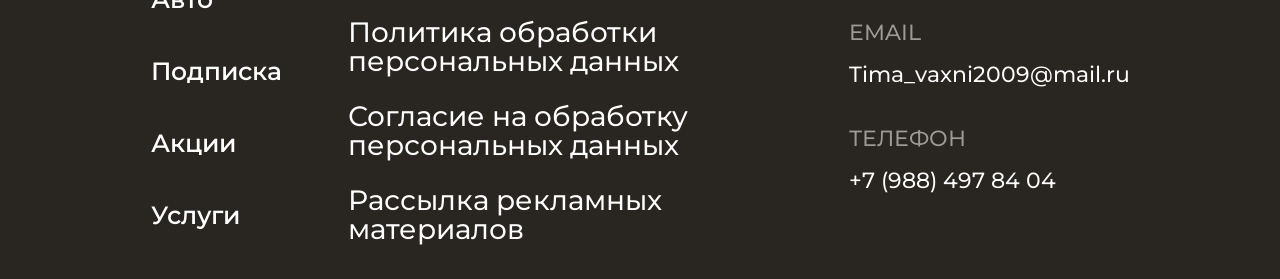
==== commit b650b758: "Add files via upload" ====
--- a/index.html
+++ b/index.html
@@ -273,10 +273,9 @@
                         <button type="button" class="choose-btn">Выбрать дату</button>
                     </article>
 
-                    <div class="view-all-wrapper">
-                        <a href="/" class="view-all">Посмотреть все</a>
-                    </div>
-
+                </div>
+                <div class="view-all-wrapper">
+                    <a href="/" class="view-all">Посмотреть все</a>
                 </div>
             </div>
         </section>
--- a/css/style.css
+++ b/css/style.css
@@ -1,3 +1,6 @@
+/* ============================================================
+   1. DESIGN TOKENS
+   ============================================================ */
 :root {
     --c-dark:        #292521;
     --c-dark-2:      #453E38;
@@ -32,6 +35,9 @@
     --t-base: 0.5s;
 }
 
+/* ============================================================
+   2. RESET
+   ============================================================ */
 * {
     padding: 0;
 }
@@ -58,6 +64,9 @@
     margin: 0;
 }
 
+/* ============================================================
+   3. FORM CONTROLS (base)
+   ============================================================ */
 input[type="date"],
 input[type="time"] {
     color: var(--c-white);
@@ -77,7 +86,7 @@
 }
 
 select {
-    width: 116%;
+    width: 100%;
     padding: 10px 14px;
     border: 0;
     border-bottom: 1px solid var(--c-gray-400);
@@ -107,15 +116,17 @@
 .header__innerleft-right {
     display: flex;
     background-color: var(--c-dark);
-    text-align: right;
-    justify-content: space-around;
+    align-items: center;
+    justify-content: space-between;
+    padding: 12px 24px;
+    gap: 24px;
 }
 
 .header__inner-right {
     display: flex;
     align-items: center;
     gap: 30px;
-    margin-left: 312px;
+    margin-left: 0;
 }
 
 .header-backcall,
@@ -168,10 +179,12 @@
 
 .auto__inner-auto {
     border-radius: var(--r-3xl);
-    width: 954px;
-    height: 422px;
+    width: 100%;
+    max-width: 954px;
+    min-height: 422px;
     display: inline-grid;
     margin-top: 66px;
+    padding-bottom: 20px;
     background-color: var(--c-dark);
 }
 
@@ -181,7 +194,6 @@
     margin-bottom: 0;
     display: flex;
     justify-content: center;
-
 }
 
 .auto-napis2 {
@@ -250,7 +262,7 @@
 }
 
 /* ============================================================
-   6. FEATURES — "Хотите арендавать автомобиль?"
+   6. FEATURES
    ============================================================ */
 .arenda-inner {
     margin-top: 117px;
@@ -308,7 +320,7 @@
 }
 
 /* ============================================================
-   7. CATALOG — "Наши автомобили"
+   7. CATALOG
    ============================================================ */
 .cars-section {
     max-width: 1300px;
@@ -317,9 +329,9 @@
 }
 
 .car {
-    height: 1631px;
     background-color: var(--c-dark);
     margin-top: 72px;
+    padding-block: 20px 100px;
 }
 
 .section-title {
@@ -462,7 +474,7 @@
 }
 
 /* ============================================================
-   8. STEPS — "Аренда в четыре шага"
+   8. STEPS
    ============================================================ */
 .ysl {
     margin-top: 124px;
@@ -571,7 +583,7 @@
 }
 
 /* ============================================================
-   9. CALLBACK — "Не знаете какой автомобиль выбрать?"
+   9. CALLBACK
    ============================================================ */
 .backcall {
     display: flex;
@@ -580,10 +592,10 @@
 
 .callback-section {
     display: flex;
-    gap: 147px;
-    height: 433px;
+    gap: 100px;
     margin-top: 225px;
-    width: 1053px;
+    width: 100%;
+    max-width: 1053px;
     background: var(--c-gray-200);
     border-radius: var(--r-xl);
     padding: 2rem 2rem 2.2rem;
@@ -674,7 +686,7 @@
 }
 
 /* ============================================================
-   10. LEND — "Если нужна машина на час"
+   10. LEND
    ============================================================ */
 .Lend {
     display: flex;
@@ -728,7 +740,7 @@
     background-color: var(--c-dark);
     justify-content: center;
     gap: 66px;
-    margin-bottom: 0px;
+    margin-bottom: 0;
 }
 
 .footer-itemAuto {
@@ -775,31 +787,33 @@
 }
 
 /* ============================================================
-   12. RESPONSIVE — 1024px
+   12. RESPONSIVE — 1024px (планшеты)
    ============================================================ */
 @media (max-width: 1024px) {
     /* --- Header --- */
     .header__inner-number {
-        width: 152px;
+        width: auto;
     }
 
     .header__inner-right {
         display: flex;
         align-items: center;
-        gap: 47px;
-        margin-left: -81px;
+        gap: 16px;
+        margin-left: 0;
     }
 
     .header-backcall,
     .header-profile {
-        width: 133%;
-        font-size: 13px;
+        width: auto;
+        min-width: 120px;
+        padding: 0 14px;
+        font-size: 12px;
         height: 34px;
     }
 
     .header__number,
     .header__numberr {
-        font-size: 14px;
+        font-size: 13px;
     }
 
     /* --- Hero --- */
@@ -811,22 +825,15 @@
         font-size: 46px;
     }
 
-    .auto-nadpis2 {
-        font-weight: 550;
-        font-size: 48px;
-        margin-bottom: 0;
-        display: flex;
-        justify-content: center;
-    }
-
     .auto-itemTitle {
         font-size: 23px;
     }
 
     .Itemselect {
-        font-size: 20px;
-        width: 21%;
-        height: 21%;
+        font-size: 18px;
+        width: 170px;
+        height: 44px;
+        padding: 0;
     }
 
     .auto-item {
@@ -860,7 +867,8 @@
     }
 
     .arenda1-bottom {
-        width: 166px;
+        width: 100%;
+        max-width: 240px;
     }
 
     .arenda1-Item {
@@ -874,29 +882,32 @@
     }
 
     .arenda1-Itemtitle {
-        font-size: 11px;
+        font-size: 13px;
     }
 
     .arenda-bootom {
-        gap: 50px;
+        gap: 40px;
+        flex-wrap: wrap;
     }
 
     /* --- Catalog --- */
     .cars-grid {
-        justify-content: center;
         grid-template-columns: repeat(2, 1fr);
         display: grid;
-        margin-left: 11%;
+        max-width: 900px;
+        margin-inline: auto;
+        gap: 24px;
+        padding-inline: 16px;
     }
 
     .car-card {
         flex-direction: column;
-        width: 72%;
+        width: 90%;
         margin-left: 0;
     }
 
     .car-name {
-        width: 169px;
+        width: 100%;
     }
 
     .carimg {
@@ -904,19 +915,20 @@
     }
 
     .car-features {
-        display: inline-grid;
-        gap: 13px;
-        margin-top: 0;
+        display: grid;
+        grid-template-columns: repeat(2, 1fr);
+        gap: 8px;
+        margin-top: 16px;
     }
 
     .car-features li {
-        height: 25px;
-        font-size: 15px;
-        width: 153%;
+        height: 28px;
+        font-size: 13px;
+        width: 100%;
     }
 
     .xx {
-        padding-top: 32px;
+        padding-top: 24px;
         width: 100%;
         border-top: 2px solid black;
         border-left: 0;
@@ -929,32 +941,28 @@
 
     .choose-btn {
         width: 100%;
-        margin-top: 0;
-        font-size: 21px;
+        margin-top: 16px;
+        font-size: 16px;
     }
 
     .view-all-wrapper {
-        margin-left: 82%;
+        text-align: center;
+        margin-top: 2rem;
+        display: flex;
         justify-content: center;
-        display: flex;
-    }
-
-    .car {
-        height: 100%;
-        padding-bottom: 99px;
     }
 
     /* --- Steps --- */
     p.Titlee {
-        font-size: 23px;
+        font-size: 20px;
     }
 
     .Title {
-        font-size: 24px;
+        font-size: 22px;
     }
 
     .dddd {
-        font-size: 17px;
+        font-size: 15px;
     }
 
     .ysl-Title {
@@ -962,166 +970,186 @@
     }
 
     .ysl__inner {
-        margin-left: 13px;
+        margin-left: 0;
+        padding-inline: 16px;
     }
 
     .ysl-itemTitle {
         display: flex;
-        gap: 0;
+        gap: 24px;
     }
 
     .ysl-itemTitleRightTitle {
-        font-size: 27px;
-        margin-left: 53px;
+        font-size: 22px;
+        margin-left: 24px;
     }
 
     .ysl-itemTitleRightItemTitle {
-        width: 192px;
+        width: 100%;
+        padding-inline: 24px;
     }
 
     .a,
     .d,
     .f {
-        width: 317px;
+        width: 100%;
+        max-width: 340px;
+    }
+
+    .s {
+        width: 100%;
+        max-width: 380px;
     }
 
     .aaa,
     .saa,
     .daa,
     .faa {
-        margin-left: 45px;
-        width: 62%;
+        margin-left: 24px;
+        width: 100%;
     }
 
     .r {
         margin-left: 0;
-        margin-top: 71px;
-        width: 231px;
-        height: 397px;
+        margin-top: 40px;
+        width: 260px;
+        height: auto;
+        min-height: 320px;
+        padding-bottom: 24px;
     }
 
     .Titleee {
         height: 40px;
         width: 40px;
         font-size: 22px;
+        flex-shrink: 0;
     }
 
     p.gg {
-        font-size: 18px;
+        font-size: 15px;
     }
 
     /* --- Callback --- */
     .callback-section {
-        height: 335px;
-        width: 81%;
-        gap: 0;
+        width: 90%;
+        gap: 24px;
+        padding: 2rem;
+        flex-wrap: wrap;
     }
 
     form.callback-form {
-        width: 89%;
+        width: 100%;
+    }
+
+    .callbackLeft {
+        width: 100%;
+        margin-left: 0;
     }
 
     .callback-title {
-        font-size: 29px;
+        font-size: 24px;
     }
 
     .callback-desc {
-        font-size: 18px;
+        font-size: 16px;
     }
 
     .callback-phone {
         font-size: 20px;
-        margin-top: 61px;
+        margin-top: 24px;
     }
 
     .callback-form input {
-        width: 103%;
-        height: 26px;
+        width: 100%;
+        height: 44px;
     }
 
     .callback-btn {
-        width: 118%;
+        width: 100%;
         height: 56px;
-        margin-top: 38px;
+        margin-top: 16px;
         font-size: 16px;
     }
 
     /* --- Lend --- */
     .ItemTitleLend {
-        font-size: 23px;
+        font-size: 20px;
     }
 
     .TitleLend {
-        font-size: 31px;
+        font-size: 28px;
     }
 
     .LendBottom {
-        width: 84%;
-        height: 94px;
-        font-size: 22px;
+        width: 100%;
+        height: 72px;
+        font-size: 20px;
     }
 
     .Lend-Inner {
-        width: 464px;
+        width: 100%;
+        max-width: 460px;
     }
 
     .Lendimg {
-        width: 399px;
+        width: 320px;
     }
 
     .Lend {
-        margin-left: 49px;
-    }
-
-    g {
-        width: 284px;
+        margin-left: 0;
+        padding-inline: 16px;
+        gap: 24px;
     }
 
     /* --- Footer --- */
     .footer-navbar {
-        gap: 56px;
+        gap: 40px;
+        height: auto;
+        padding: 60px 24px;
+        flex-wrap: wrap;
+        justify-content: center;
     }
 
     .footer-itemLink2 {
-        font-size: 21px;
+        font-size: 18px;
     }
 
     .footer-itemLink1 {
         width: 100%;
-        font-size: 18px;
+        font-size: 15px;
     }
 
     .footer-itemTitle {
-        width: 60%;
+        width: 100%;
     }
 
     .footer-itemDocuments {
-        gap: 16px;
-        width: 34%;
+        gap: 14px;
+        width: 40%;
     }
 
     .footer-email,
     .footer-phone {
-        font-size: 18px;
+        font-size: 16px;
     }
 
     .footer-emailLink {
-        font-size: 18px;
+        font-size: 15px;
         width: 100%;
         display: flex;
     }
 
     .footer-phoneLink {
-        font-size: 19px;
+        font-size: 16px;
     }
 
     .footer-itemAuto {
-        gap: 31px;
+        gap: 20px;
     }
 }
 
 /* ============================================================
-   13. RESPONSIVE — 750px
+   13. RESPONSIVE — 500px (телефоны, iPhone 11 = 414px)
    ============================================================ */
 @media (max-width: 750px) {
     /* --- Header --- */
@@ -1129,21 +1157,19 @@
         color: var(--c-white);
         font-size: 10px;
     }
+    
+    .header__inner-left{
+        display: none;
+    }
 
     .header__number,
     .header__numberr {
         font-size: 11px;
     }
 
-    .header-backcall,
-    .header-profile {
-        width: 122%;
-        font-size: 10px;
-    }
-
     .header__inner-right {
         gap: 23px;
-        margin-left: -90px;
+        margin-left: 0px;
     }
 
     a.header__logoLink {
@@ -1171,18 +1197,12 @@
         padding-inline: 30px;
     }
 
-    .arenda1,
-    .arenda2,
-    .arenda3 {
-        width: 110%;
-    }
-
     .arenda1-top {
         width: 100%;
     }
 
     .arenda1-topimg {
-        width: 21%;
+        width: 31%;
     }
 
     .arenda1-bottom {
@@ -1190,16 +1210,16 @@
     }
 
     .arenda1-Iteme {
-        font-size: 11px;
+        font-size: 15px;
     }
 
     .arenda1-Itemetitle {
-        font-size: 8px;
+        font-size: 12px;
     }
 
     /* --- Catalog --- */
     .cars-grid {
-        margin-left: 4%;
+        grid-template-columns: repeat(1, 1fr);
     }
 
     /* --- Steps --- */
